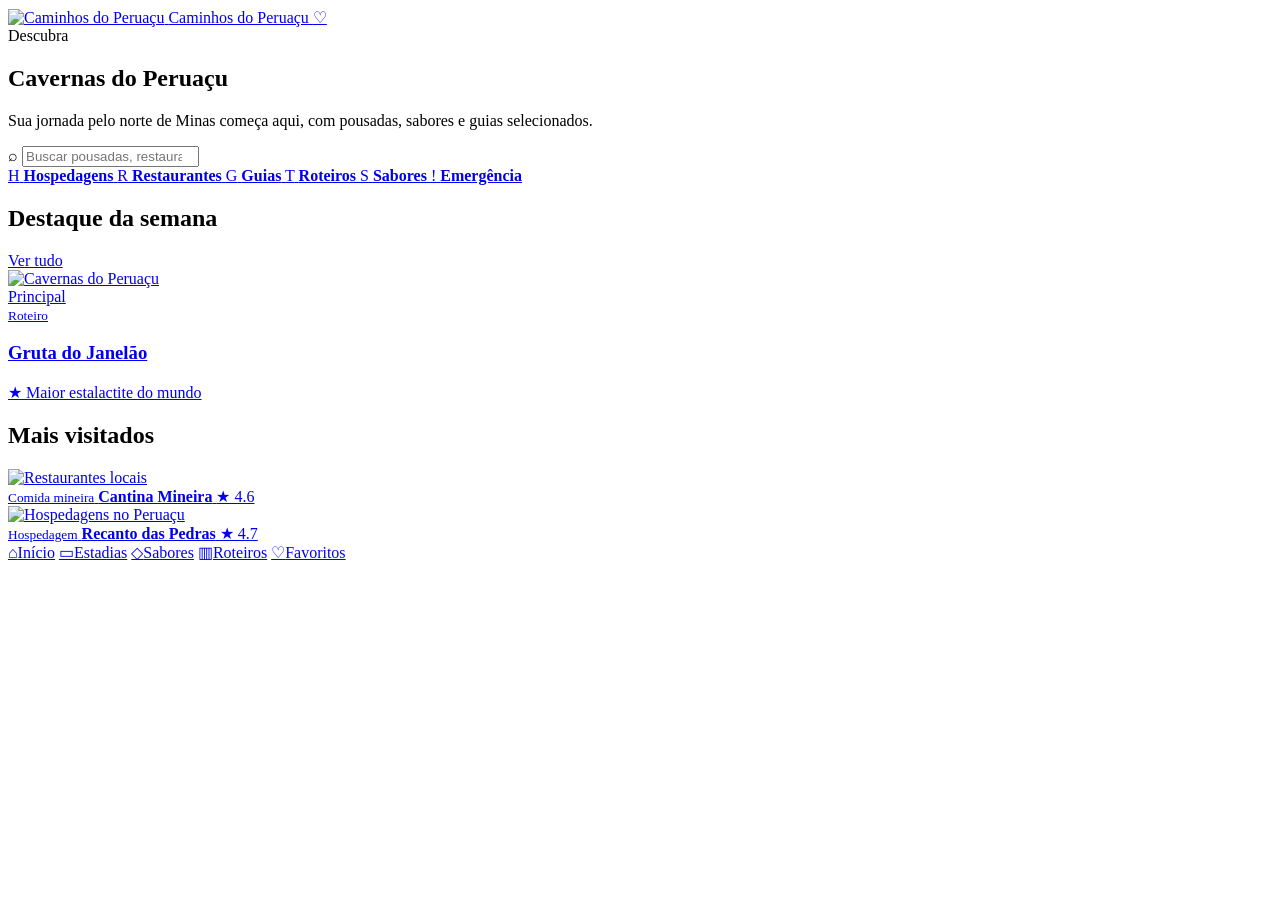
==== index.html @ 95afb0c8 "Add files via upload" ====
<!DOCTYPE html>
<html lang="pt-BR">
<head>
  <meta charset="UTF-8">
  <meta name="viewport" content="width=device-width, initial-scale=1.0">
  <title>Caminhos do Perua&ccedil;u</title>
  <link rel="stylesheet" href="css/style.css">
</head>
<body>
  <main class="app-shell">
    <section class="hero hero-home">
      <div class="hero-overlay"></div>
      <header class="topbar">
        <a class="brand" href="index.html" aria-label="Caminhos do Perua&ccedil;u">
          <img src="images/logo.png" alt="Caminhos do Perua&ccedil;u">
          <span>Caminhos do Perua&ccedil;u</span>
        </a>
        <a class="round-btn" href="favoritos.html" aria-label="Favoritos">♡</a>
      </header>

      <div class="hero-content">
        <span class="eyebrow">Descubra</span>
        <h1>Cavernas do Perua&ccedil;u</h1>
        <p>Sua jornada pelo norte de Minas come&ccedil;a aqui, com pousadas, sabores e guias selecionados.</p>
      </div>
    </section>

    <section class="content content-lift">
      <form class="search-card" action="roteiros.html">
        <span class="search-icon">⌕</span>
        <input type="search" placeholder="Buscar pousadas, restaurantes..." aria-label="Buscar">
      </form>

      <div class="category-grid">
        <a class="category-card" href="hospedagens.html">
          <span class="category-icon">H</span>
          <strong>Hospedagens</strong>
        </a>
        <a class="category-card" href="sabores.html">
          <span class="category-icon">R</span>
          <strong>Restaurantes</strong>
        </a>
        <a class="category-card" href="roteiros.html">
          <span class="category-icon">G</span>
          <strong>Guias</strong>
        </a>
        <a class="category-card" href="roteiros.html">
          <span class="category-icon">T</span>
          <strong>Roteiros</strong>
        </a>
        <a class="category-card" href="sabores.html">
          <span class="category-icon">S</span>
          <strong>Sabores</strong>
        </a>
        <a class="category-card emergency" href="emergencia.html">
          <span class="category-icon">!</span>
          <strong>Emerg&ecirc;ncia</strong>
        </a>
      </div>

      <div class="section-heading">
        <h2>Destaque da semana</h2>
        <a href="roteiros.html">Ver tudo</a>
      </div>

      <a class="feature-card" href="roteiros.html">
        <img src="images/Janelão.jpg" alt="Cavernas do Perua&ccedil;u">
        <div class="card-shade"></div>
        <span class="badge">Principal</span>
        <div class="feature-copy">
          <small>Roteiro</small>
          <h3>Gruta do Janel&atilde;o</h3>
          <p>&#9733; Maior estalactite do mundo</p>
        </div>
      </a>

      <div class="section-heading">
        <h2>Mais visitados</h2>
      </div>

      <div class="horizontal-cards">
        <a class="mini-card" href="sabores.html">
          <img src="images/images (12).jpg" alt="Restaurantes locais">
          <div>
            <small>Comida mineira</small>
            <strong>Cantina Mineira</strong>
            <span>&#9733; 4.6</span>
          </div>
        </a>
        <a class="mini-card" href="hospedagens.html">
          <img src="images/images (13).jpg" alt="Hospedagens no Perua&ccedil;u">
          <div>
            <small>Hospedagem</small>
            <strong>Recanto das Pedras</strong>
            <span>&#9733; 4.7</span>
          </div>
        </a>
      </div>
    </section>

    <nav class="bottom-nav" aria-label="Navega&ccedil;&atilde;o principal">
      <a class="active" href="index.html"><span>⌂</span>In&iacute;cio</a>
      <a href="hospedagens.html"><span>▭</span>Estadias</a>
      <a href="sabores.html"><span>◇</span>Sabores</a>
      <a href="roteiros.html"><span>▥</span>Roteiros</a>
      <a href="favoritos.html"><span>♡</span>Favoritos</a>
    </nav>
  </main>
</body>
</html>
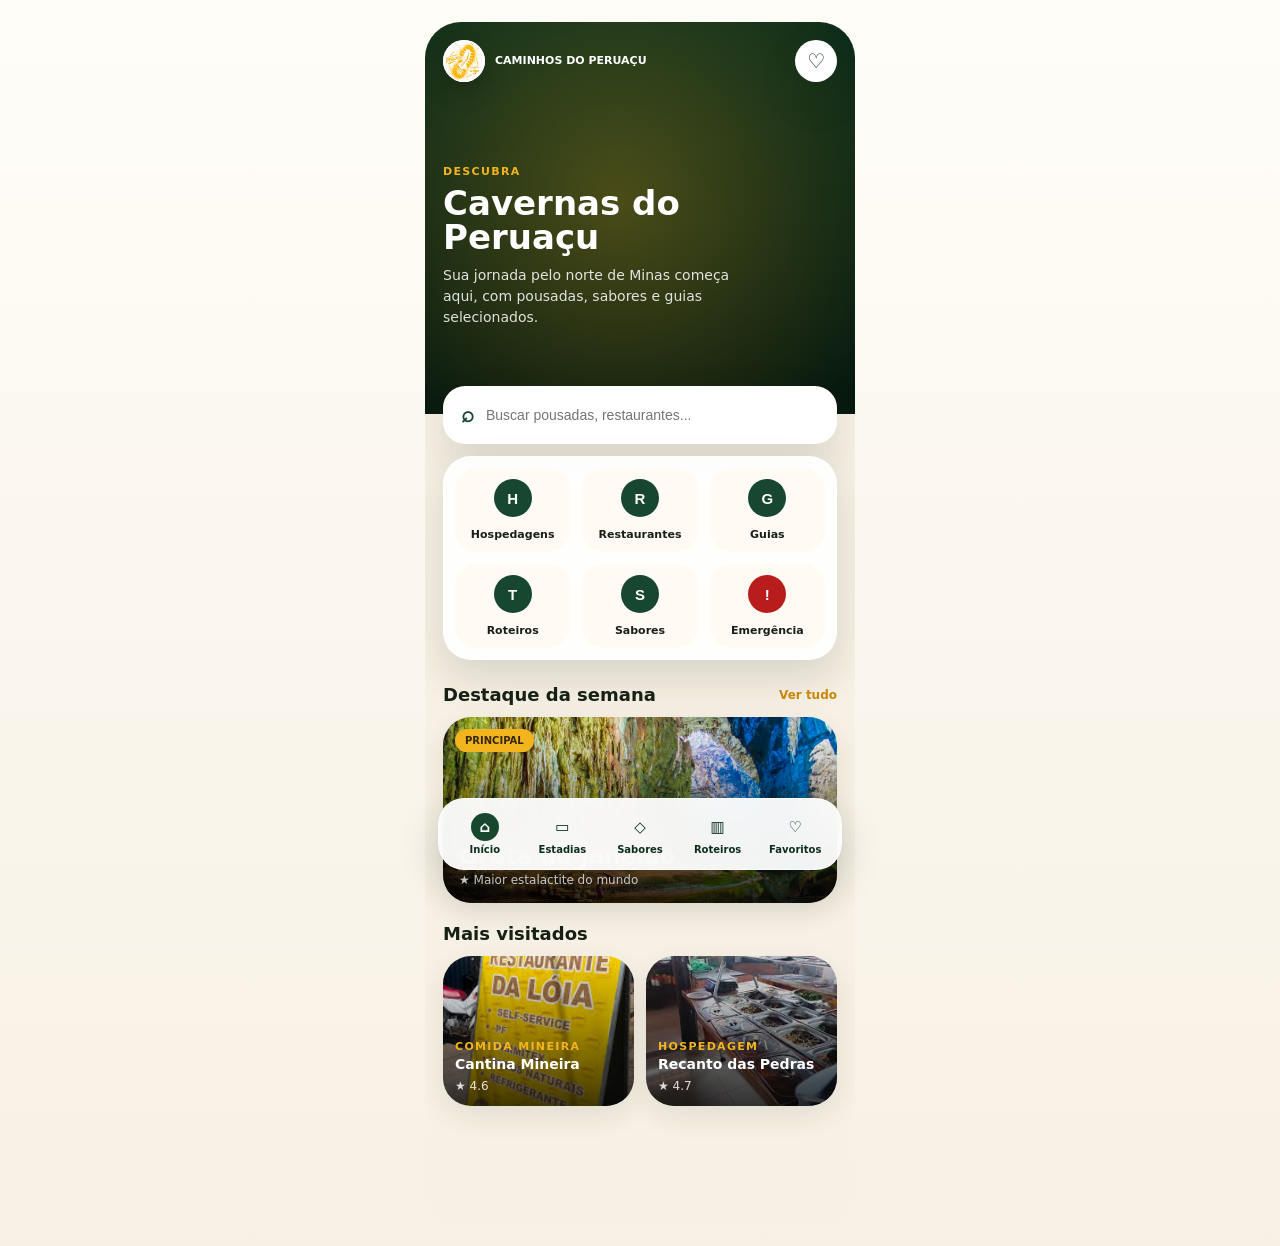
==== commit ef793611: "Add files via upload" ====
--- a/index.html
+++ b/index.html
@@ -4,7 +4,7 @@
   <meta charset="UTF-8">
   <meta name="viewport" content="width=device-width, initial-scale=1.0">
   <title>Caminhos do Perua&ccedil;u</title>
-  <link rel="stylesheet" href="css/style.css">
+  <link rel="stylesheet" href="style.css">
 </head>
 <body>
   <main class="app-shell">
@@ -12,7 +12,7 @@
       <div class="hero-overlay"></div>
       <header class="topbar">
         <a class="brand" href="index.html" aria-label="Caminhos do Perua&ccedil;u">
-          <img src="images/logo.png" alt="Caminhos do Perua&ccedil;u">
+          <img src="logo.png" alt="Caminhos do Perua&ccedil;u">
           <span>Caminhos do Perua&ccedil;u</span>
         </a>
         <a class="round-btn" href="favoritos.html" aria-label="Favoritos">♡</a>
@@ -64,7 +64,7 @@
       </div>
 
       <a class="feature-card" href="roteiros.html">
-        <img src="images/Janelão.jpg" alt="Cavernas do Perua&ccedil;u">
+        <img src="Janelão.jpg" alt="Cavernas do Perua&ccedil;u">
         <div class="card-shade"></div>
         <span class="badge">Principal</span>
         <div class="feature-copy">
@@ -80,7 +80,7 @@
 
       <div class="horizontal-cards">
         <a class="mini-card" href="sabores.html">
-          <img src="images/images (12).jpg" alt="Restaurantes locais">
+          <img src="images (12).jpg" alt="Restaurantes locais">
           <div>
             <small>Comida mineira</small>
             <strong>Cantina Mineira</strong>
@@ -88,7 +88,7 @@
           </div>
         </a>
         <a class="mini-card" href="hospedagens.html">
-          <img src="images/images (13).jpg" alt="Hospedagens no Perua&ccedil;u">
+          <img src="images (13).jpg" alt="Hospedagens no Perua&ccedil;u">
           <div>
             <small>Hospedagem</small>
             <strong>Recanto das Pedras</strong>
--- a/style.css
+++ b/style.css
@@ -0,0 +1,14 @@
+﻿:root{--green:#0c2f1c;--green2:#17472d;--cream:#f7f0e4;--paper:#fffaf2;--gold:#f2b51e;--ink:#162015;--muted:#6b7168;--shadow:0 18px 42px rgba(25,43,28,.14)}*{box-sizing:border-box}body{margin:0;min-height:100vh;background:linear-gradient(180deg,#fffdf8,var(--cream));color:var(--ink);font-family:Inter,system-ui,-apple-system,Segoe UI,sans-serif}a{text-decoration:none;color:inherit}img{display:block;max-width:100%}.app-shell{position:relative;width:min(100%,430px);min-height:100vh;margin:0 auto;background:var(--cream);overflow-x:hidden}.page-shell{padding-top:12px}.content{padding:18px 18px 108px}.content-lift{position:relative;z-index:3;margin-top:-46px}.hero{position:relative;min-height:420px;padding:18px;color:#fff;background:#0c2f1c;overflow:hidden}.hero-home{background-image:linear-gradient(180deg,rgba(7,19,11,.1),rgba(7,19,11,.88)),url('../images/img.png');background-size:cover;background-position:center}.hero-overlay{position:absolute;inset:0;background:radial-gradient(circle at 45% 45%,rgba(242,181,30,.28),transparent 18rem)}.topbar{position:relative;z-index:2;display:flex;align-items:center;justify-content:space-between}.brand{display:flex;align-items:center;gap:10px;font-size:12px;font-weight:900;text-transform:uppercase}.brand img,.page-logo{width:42px;height:42px;border-radius:50%;object-fit:contain;background:#fff;box-shadow:0 10px 24px rgba(0,0,0,.18)}.round-btn,.back-btn{display:grid;place-items:center;width:42px;height:42px;border-radius:50%;background:#fff;color:var(--green);box-shadow:var(--shadow);font-weight:900}.hero-content{position:absolute;z-index:2;left:18px;right:18px;bottom:96px}.eyebrow,.feature-copy small,.mini-card small,.food-body small{display:block;color:var(--gold);font-size:11px;font-weight:900;text-transform:uppercase;letter-spacing:.12em}.hero h1{max-width:300px;margin:8px 0 10px;font-size:38px;line-height:.96}.hero p{max-width:310px;margin:0;color:rgba(255,255,255,.86);font-size:14px;line-height:1.5}.page-header{position:relative;padding:54px 18px 6px}.page-header .back-btn{position:absolute;top:18px;left:18px;font-size:28px}.page-logo{position:absolute;top:18px;right:18px;width:40px;height:40px}.page-header h1{margin:0;font-size:28px}.page-header p{margin:8px 0 0;color:var(--muted);font-size:13px}.search-card{display:flex;align-items:center;gap:10px;width:100%;height:58px;padding:0 18px;border-radius:22px;background:#fff;box-shadow:var(--shadow)}.search-card.compact{height:52px;border-radius:19px}.search-card span{color:var(--green2);font-size:22px;font-weight:900}.search-card input{width:100%;border:0;outline:0;background:transparent;color:var(--green);font-size:14px}.filter-row{display:flex;gap:8px;margin:14px -18px 16px;padding:0 18px;overflow:auto;scrollbar-width:none}.filter{flex:0 0 auto;padding:9px 15px;border-radius:999px;background:#efe6d6;font-size:12px;font-weight:900}.filter.active{background:var(--green2);color:#fff}.category-grid{display:grid;grid-template-columns:repeat(3,1fr);gap:12px;margin:12px 0 24px;padding:12px;border-radius:28px;background:rgba(255,255,255,.94);box-shadow:var(--shadow)}.category-card{display:grid;place-items:center;min-height:84px;padding:10px 6px;border-radius:22px;text-align:center;background:var(--paper);transition:.2s}.category-icon{display:grid;place-items:center;width:38px;height:38px;margin-bottom:8px;border-radius:50%;background:var(--green2);color:#fff;font-weight:900}.category-card strong{font-size:11px}.emergency .category-icon{background:#b91c1c}.section-heading{display:flex;align-items:center;justify-content:space-between;margin:20px 0 12px}.section-heading h2{margin:0;font-size:18px}.section-heading a,.premium{color:#c88704;font-size:12px;font-weight:900}.feature-card,.mini-card,.sponsor-card,.listing-card,.food-card,.route-card,.empty-state{position:relative;display:block;overflow:hidden;border-radius:28px;background:#fff;box-shadow:0 10px 28px rgba(25,43,28,.09);transition:.2s}.feature-card:hover,.mini-card:hover,.sponsor-card:hover,.listing-card:hover,.food-card:hover,.route-card:hover,.category-card:hover{transform:translateY(-3px);box-shadow:0 20px 44px rgba(25,43,28,.16)}.feature-card{height:186px;color:#fff}.feature-card img,.mini-card img,.listing-media img,.food-media img,.route-media img{width:100%;height:100%;object-fit:cover}.card-shade,.mini-card:after,.route-media:after{position:absolute;inset:0;content:'';background:linear-gradient(180deg,transparent,rgba(0,0,0,.74))}.badge{position:absolute;top:12px;left:12px;z-index:2;padding:6px 10px;border-radius:999px;background:var(--gold);color:#34270a;font-size:10px;font-weight:900;text-transform:uppercase}.badge.soft{background:rgba(255,250,242,.94);color:var(--green)}.feature-copy{position:absolute;z-index:2;left:16px;right:16px;bottom:16px}.feature-copy h3{margin:4px 0;font-size:23px}.feature-copy p,.mini-card span{margin:0;color:rgba(255,255,255,.84);font-size:12px}.horizontal-cards{display:grid;grid-template-columns:1fr 1fr;gap:12px}.mini-card{height:150px;color:#fff}.mini-card div{position:absolute;z-index:2;left:12px;right:12px;bottom:12px}.mini-card strong{display:block;margin:3px 0;font-size:14px}.sponsor-card{display:grid;grid-template-columns:76px 1fr auto;gap:12px;align-items:center;padding:12px}.sponsor-card img{width:76px;height:76px;border-radius:20px;object-fit:cover}.sponsor-card strong{font-size:14px}.sponsor-card p{margin:4px 0;color:var(--muted);font-size:12px}.sponsor-card span{color:var(--green2);font-size:12px}.sponsor-card em{padding:5px 8px;border-radius:999px;background:var(--gold);font-size:9px;font-style:normal;font-weight:900;text-transform:uppercase}.listing-card{margin-bottom:16px;color:var(--ink)}.listing-media{position:relative;height:188px}.listing-media strong{position:absolute;top:12px;right:12px;padding:7px 10px;border-radius:999px;background:#fff;color:var(--green);font-size:11px}.listing-body,.food-body,.route-body{padding:16px}.price-line{display:flex;justify-content:space-between;gap:14px}.price-line h2,.food-body h2,.route-media h2{margin:0;font-size:18px;line-height:1.15}.price-line span{color:var(--green2);font-size:18px;font-weight:900;text-align:right}.price-line small{display:block;color:var(--muted);font-size:10px}.listing-body p,.route-body p{margin:10px 0;color:var(--muted);font-size:13px;line-height:1.45}.listing-body>small{color:var(--muted);font-size:12px}.action-row{display:grid;grid-template-columns:repeat(4,1fr);gap:9px;margin:14px 0 12px}.action-row span{display:grid;place-items:center;height:40px;border-radius:16px;background:#f0e8d9;font-weight:900}.action-row .send{background:var(--green2);color:#fff}.cta-row{display:grid;grid-template-columns:auto 1fr;align-items:center;overflow:hidden;border-radius:18px;background:var(--gold)}.cta-row span{padding:0 16px;font-weight:900}.cta-row a{padding:14px 12px;font-size:13px;font-weight:900;text-align:center}.food-card,.route-card{margin-bottom:16px}.food-media{position:relative;height:172px}.rating-pill{float:right;margin-top:-3px;padding:6px 10px;border-radius:999px;background:#fff2c8;font-size:11px;font-weight:900}.food-body p{margin:8px 0 12px;color:var(--muted);font-size:12px}.menu-box{display:grid;gap:8px;padding:13px;border-radius:18px;background:#f5eddf}.menu-box div{display:flex;justify-content:space-between;font-size:13px}.button-row{display:grid;grid-template-columns:repeat(3,1fr);gap:9px;margin-top:12px}.button-row a{padding:12px 8px;border-radius:15px;background:#f0e8d9;font-size:12px;font-weight:900;text-align:center}.button-row .gold{background:var(--gold)}.route-media{position:relative;height:196px;color:#fff}.route-media div{position:absolute;z-index:2;left:16px;right:16px;bottom:16px}.route-media p{margin:6px 0 0;color:rgba(255,255,255,.84);font-size:12px}.attraction-list{display:grid;gap:9px;margin:12px 0 16px;padding:0;list-style:none;counter-reset:route}.attraction-list li{display:flex;align-items:center;gap:10px;font-size:13px}.attraction-list li:before{display:grid;place-items:center;width:22px;height:22px;border-radius:50%;background:#efe7d7;color:var(--green2);content:counter(route);counter-increment:route;font-size:11px;font-weight:900}.primary-btn{display:grid;place-items:center;min-height:50px;border-radius:18px;background:var(--green);color:#fff;font-weight:900}.favorites-content{min-height:62vh;display:grid;place-items:start center;padding-top:38px}.empty-state{width:100%;padding:34px 24px 26px;text-align:center}.empty-icon{display:grid;place-items:center;width:64px;height:64px;margin:0 auto 20px;border-radius:50%;background:#f2eadc;color:var(--green);font-size:30px}.empty-state h2{margin:0 0 8px;font-size:18px}.empty-state p{max-width:260px;margin:0 auto 18px;color:var(--muted);font-size:13px;line-height:1.45}.empty-state .primary-btn{display:inline-grid;min-height:44px;padding:0 20px;font-size:13px}.bottom-nav{position:fixed;left:50%;bottom:14px;z-index:20;display:grid;grid-template-columns:repeat(5,1fr);gap:4px;width:min(calc(100% - 26px),404px);padding:9px;border:1px solid rgba(255,255,255,.72);border-radius:26px;background:rgba(255,255,255,.95);box-shadow:0 16px 38px rgba(19,43,28,.18);transform:translateX(-50%);backdrop-filter:blur(18px)}.bottom-nav a{display:grid;place-items:center;min-width:0;padding:5px 2px;border-radius:18px;color:var(--green);font-size:10px;font-weight:800}.bottom-nav span{display:grid;place-items:center;width:28px;height:28px;margin-bottom:3px;border-radius:50%;font-size:15px}.bottom-nav .active span{background:var(--green2);color:#fff}@media (min-width:431px){body{padding:22px 0}.app-shell{min-height:calc(100vh - 44px);border-radius:36px}.bottom-nav{bottom:30px}}@media (max-width:340px){.hero h1{font-size:32px}.category-grid{gap:8px;padding:9px}.category-card{min-height:76px}.bottom-nav a{font-size:9px}}
+
+
+/* Emergency */
+.emergency-content{display:grid;gap:12px}.emergency-alert{display:flex;align-items:center;gap:12px;padding:16px;border-radius:24px;background:#fff3df;box-shadow:0 10px 28px rgba(25,43,28,.08)}.emergency-alert span{display:grid;place-items:center;width:42px;height:42px;border-radius:50%;background:#b91c1c;color:#fff;font-weight:900}.emergency-alert strong{display:block;font-size:15px}.emergency-alert p{margin:4px 0 0;color:var(--muted);font-size:12px}.emergency-card{display:grid;grid-template-columns:46px 1fr auto;align-items:center;gap:12px;padding:14px;border-radius:24px;background:#fff;box-shadow:0 10px 28px rgba(25,43,28,.09);transition:.2s}.emergency-card:hover{transform:translateY(-3px);box-shadow:0 20px 44px rgba(25,43,28,.16)}.emergency-emoji{display:grid;place-items:center;width:46px;height:46px;border-radius:18px;background:#f2eadc;font-size:22px}.emergency-card strong{display:block;font-size:15px}.emergency-card p{margin:4px 0 0;color:var(--muted);font-size:12px;line-height:1.35}.emergency-card em{padding:8px 10px;border-radius:999px;background:#efe6d6;color:var(--green);font-size:12px;font-style:normal;font-weight:900;white-space:nowrap}.emergency-card.urgent .emergency-emoji{background:#ffe6df}.emergency-card.urgent em{background:#b91c1c;color:#fff}@media (max-width:370px){.emergency-card{grid-template-columns:42px 1fr}.emergency-card em{grid-column:2;justify-self:start}.emergency-emoji{width:42px;height:42px}}
+
+/* Premium fixes added after content update */
+.hero{min-height:392px}.hero-home{background-image:linear-gradient(180deg,rgba(7,19,11,.08),rgba(7,19,11,.78)),url('../images/img.png');background-size:cover;background-position:center}.hero-content{bottom:86px}.hero h1{font-size:34px;line-height:1.02;max-width:320px}.brand span{font-size:11px;line-height:1.1}.round-btn{font-size:20px}.search-icon{font-family:Arial,sans-serif}.category-icon{font-family:Arial,sans-serif;font-size:15px}.feature-card img,.mini-card img,.route-media img{filter:saturate(1.05) contrast(1.02)}.content{padding-bottom:118px}.stay-card,.taste-card{display:block;margin-bottom:16px;overflow:hidden;border-radius:28px;background:#fff;box-shadow:0 14px 34px rgba(25,43,28,.1);transition:.2s}.stay-card:hover,.taste-card:hover{transform:translateY(-3px);box-shadow:0 20px 44px rgba(25,43,28,.16)}.stay-card img{width:100%;height:154px;object-fit:cover;filter:saturate(1.05) contrast(1.02)}.stay-content,.taste-card{padding:16px}.stay-topline,.taste-topline{display:flex;align-items:center;justify-content:space-between;gap:12px;margin-bottom:8px}.stay-topline strong,.taste-topline strong{flex:0 0 auto;color:var(--green2);font-size:13px}.badge-inline,.taste-topline span{display:inline-flex;align-items:center;min-height:26px;padding:0 10px;border-radius:999px;background:#f0e8d9;color:var(--green);font-size:11px;font-weight:900;text-transform:uppercase}.stay-card h2,.taste-card h2{margin:0 0 8px;font-size:20px;line-height:1.12;color:var(--ink);overflow-wrap:anywhere}.stay-card p,.taste-card p{margin:0;color:var(--muted);font-size:13px;line-height:1.48}.stay-actions,.taste-actions{display:grid;grid-template-columns:1fr 1.35fr;gap:10px;margin-top:14px}.stay-actions a,.taste-actions a{display:grid;place-items:center;min-height:44px;border-radius:16px;background:#efe6d6;color:var(--green);font-size:13px;font-weight:900}.stay-actions .whatsapp,.taste-actions .whatsapp{background:var(--gold);color:#2d230a}.taste-actions .closed{background:#f3d8d3;color:#9b1c1c}.taste-card{position:relative}.taste-card:before{position:absolute;top:0;left:0;right:0;height:5px;content:'';background:linear-gradient(90deg,var(--green2),var(--gold))}.premium-route .route-body h3{margin:0 0 12px;font-size:15px;color:var(--green)}.route-stats{display:grid;grid-template-columns:repeat(3,1fr);gap:8px;margin:10px 0 12px}.route-stats span{display:grid;gap:3px;min-height:62px;padding:10px 8px;border-radius:16px;background:#f4ecdf;color:var(--green);font-size:12px;font-weight:900;text-align:center;align-content:center}.route-stats strong{display:block;color:var(--muted);font-size:10px;font-weight:800;text-transform:uppercase}.premium-route .route-body p{margin:0 0 14px}.premium-route .primary-btn{min-height:46px}@media (max-width:360px){.hero h1{font-size:30px}.category-card{padding:8px 4px}.stay-card h2,.taste-card h2{font-size:18px}.route-stats{grid-template-columns:1fr}.route-stats span{min-height:auto}.stay-actions,.taste-actions{grid-template-columns:1fr}}
+
+/* Region and social action polish */
+.place-line{display:inline-flex;align-items:center;width:fit-content;max-width:100%;margin:0 0 10px;padding:7px 10px;border-radius:999px;background:#f4ecdf;color:var(--green2);font-size:12px;font-weight:900;line-height:1.2}.stay-actions{grid-template-columns:1fr}.stay-actions .instagram,.taste-actions .instagram{background:#123f28;color:#fff}.taste-actions{grid-template-columns:1fr 1fr 1.15fr}.taste-actions a{min-width:0;padding:0 8px;white-space:nowrap}.taste-actions .whatsapp{background:var(--gold);color:#2d230a}@media (max-width:360px){.taste-actions{grid-template-columns:1fr}.taste-actions a{white-space:normal}}
+
+/* Stay WhatsApp and restaurant photos */
+.stay-actions{grid-template-columns:1fr 1fr}.stay-actions .whatsapp{background:var(--gold);color:#2d230a}.taste-photo{display:block;width:calc(100% + 32px);height:150px;margin:-16px -16px 16px;object-fit:cover;filter:saturate(1.05) contrast(1.02)}.taste-card:before{z-index:2}@media (max-width:340px){.stay-actions{grid-template-columns:1fr}.taste-photo{height:132px}}
